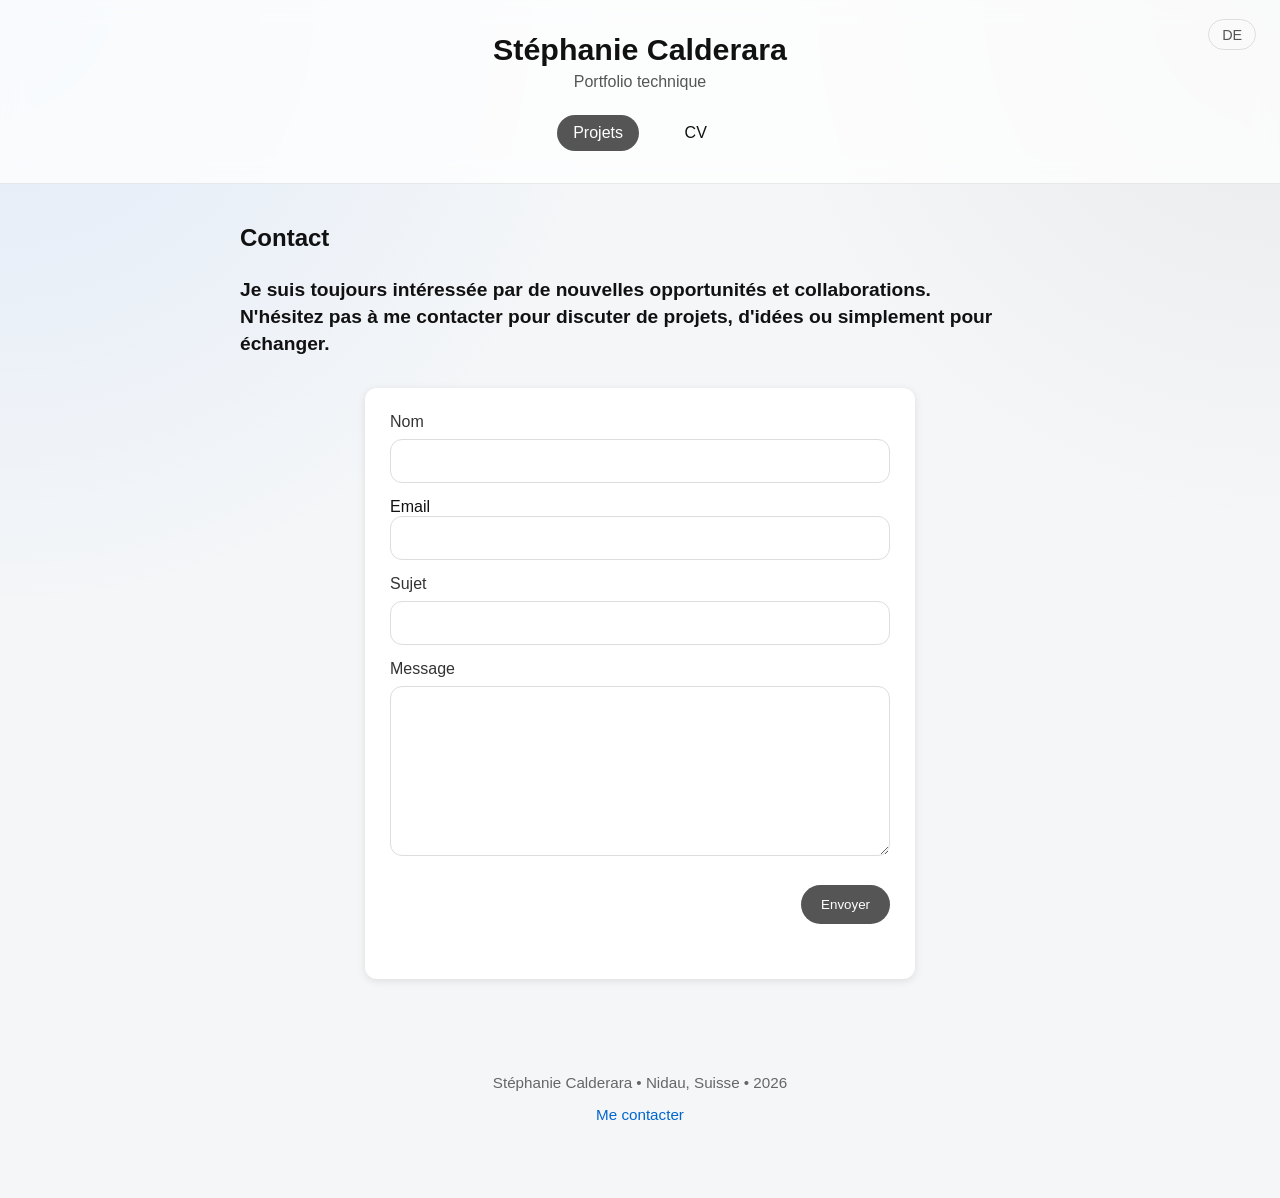
==== contact.html @ 4b5b8f5e "création page contact" ====
<!DOCTYPE html>
<html lang="fr">

<head>
    <meta charset="UTF-8">
    <meta name="viewport" content="width=device-width, initial-scale=1.0">
    <link rel="stylesheet" href="styles.css">
    <title>Portfolio - Stéphanie Calderara</title>
</head>

<body>
    <header class="site-header">
        <a href="de/index.html" class="language-switch">DE</a>
        
        <div class="header-content">
            <h1>Stéphanie Calderara</h1>
            <p>Portfolio technique</p>

            <nav class="main-nav">
                <a href="index.html" class="active">Projets</a>
                <a href="cv/cv-stephanie-calderara.pdf" target="_blank">CV</a>
                <a href="de/index.html" class="mobile-lang">DE</a>          
            </nav>
        </div>
    </header>

    <main>
        <section class="projects-text"       >
            <h2>Contact</h2>

            <p class="intro-lead">
                Je suis toujours intéressée par de nouvelles opportunités et collaborations. 
                N'hésitez pas à me contacter pour discuter de projets, d'idées ou simplement pour échanger.
            </p>

            <form action="https://formspree.io/f/mgodjeez" method="post" class="contact-form">
                <label for="name">Nom</label>
                <input type="text" id="name" name="name" required>

                <labelfor="email">Email</label>
                <input type="email" id="email" name="email" required>

                <label for="subject">Sujet</label>
                <input type="text" id="subject" name="subject" required>

                <label for="message">Message</label>
                <textarea id="message" name="message" rows="8" required></textarea>

                <button type="submit" class="demo-button">Envoyer</button>
            </form>

        </section>

        <footer id="contact">
            <p>Stéphanie Calderara • Nidau, Suisse • 2026</p>

            <p>
                <a href="mailto:steph.calderara@gmail.com">Me contacter</a>
            </p>
        </footer>


    </main>
</body>
</html>
---- styles.css ----
main section {
    margin-bottom: 50px;
}

section ul {
    list-style: none;
    padding: 0;
}

section li {
    background-color: white;
    margin-bottom: 10px;
    padding: 12px 15px;
    border-radius: 10px;
    box-shadow: 0 2px 6px rgba(0,0,0,0.06);
}

header {
    background-color: white;
    padding: 30px 20px;
    text-align: center;
    border-bottom: 1px solid #e5e5e5;
}

header h1 {
    margin: 0;
    font-size: 2rem;
    color: #222;
}

header p {
    margin: 8px 0 20px;
    color: #555;
}

nav {
    display: flex;
    justify-content: center;
    gap: 25px;
}

nav a {
    color: #222;
    text-decoration: none;
    margin: 0 10px;
    font-weight: bold;
}

body {
    font-family: Arial, sans-serif;
    margin: 0;
    background-color: #f4f4f4;
    color: #111;

    background:
        radial-gradient(circle at top left, rgba(0, 102, 255, 0.08), transparent 35%),
        radial-gradient(circle at top right, rgba(85, 85, 85, 0.08), transparent 30%),
        #f4f6f8;
}

h1 {
    margin-bottom: 10px;
}

h2 {
    margin-bottom: 25px;

}

h3 {
    margin-top: 0;
}

main {
    padding: 0 20px;
    max-width: 1000px;
    margin: 40px auto;
}

article {
    background-color: white;
    padding: 25px;
    margin-bottom: 20px;
    border-radius: 12px;
    box-shadow: 0 2px 8px rgba(0,0,0,0.1);
    transition: transform 0.2s ease;
}

article:hover   {
    transform: translateY(-5px);
}

article a {
    color: #0066cc;
    text-decoration: none;
    font-weight: bold;
}

article img {
    max-width: 100%;
    border-radius: 10px;
}

.site-header {
    position: relative;
    background: rgba(255, 255, 255, 0.75);
    backdrop-filter: blur(12px);
    padding: 2rem 1rem;
    text-align: center;
    border-bottom: 1px solid rgb(0, 0, 0, 0.08);
}

.site-header h1 {
    margin: 0;
    font-size: 1.9rem;
    color: #111;
}

.site-header p {
    margin: 0.4rem 0 1.5rem;
    color: #555;
    font-size: 1rem;
}

.language-switch {
    position: absolute;
    top: 1.2rem;
    right: 1.5rem;

    text-decoration: none;
    color: #555;
    border: 1px solid #ddd;
    border-radius: 999px;
    padding: 0.4rem 0.8rem;
    font-size: 0.9rem;

    transition: background-color 0.2s ease, color 0.2s ease;
}

.language-switch:hover {
    background-color: #555;
    color: white;
}

.mobile-lang {
    display: none;
}

.header-content {
    max-width: 1000px;
    margin: 0 auto;
}

.main-nav {
    display: flex;
    justify-content: center;
    gap: 0.6rem;
    flex-wrap: wrap;
    margin-top: 1.5rem;
}

.main-nav a {
    text-decoration: none;
    color: #111;
    text-decoration: none;
    padding: 0.55rem 1rem;
    border-radius: 999px;
    font-weight: 500;
    transition: background-color 0.2s ease, color 0.2s ease, transform 0.2s ease;
}

.main-nav a:hover {
    background-color: #e9e9e9;
    transform: translateY(-2px);
}

.main-nav a.active {
    background-color: #555;
    color: white;
}

.back-link {
    display: inline-block;
    margin-top: 20px;
    color: #555;
    text-decoration: none;
    font-weight: 500;
}

.back-link:hover {
    color: #111;
}

.intro {
    max-width: 900px;
    margin: 0 auto 0.8rem;
    padding: 2rem 2rem 1rem;
}

.intro h2 {
    font-size: 1.8rem;
    margin-top: 0;
}

.intro p {
    line-height: 1.6;
}

.intro-lead {
    font-size: 1.2rem;
    line-height: 1.4;
    font-weight: 600;
    max-width: 760px;
    margin-bottom: 1rem;
}

.projects-text {
    max-width: 800px;
    margin: 0 auto;
    margin-bottom: 50px;
}

.projects-subtitle {
    font-size: 1rem;
    font-style: italic;
    font-weight: 500;
    margin-top: -20px;
    margin-bottom: 25px;
    color: #666; 
}

.projects-header-row {
    display: flex;
    align-items: center;
    justify-content: space-between;
    gap: 20px;
    margin-bottom: 10px;
}

.projects-tb2go-logo {
    margin-bottom: 12px;
    max-width: 200px;
    margin: 20px auto 30px;
}

.projects-tbweb-logo {
    margin-bottom: -45px;
    max-width: 280px;
}

.projects-meteo-logo {
    max-width: 220px;
}

.projects-speech-timer-logo {
    max-width: 220px;
    margin-bottom: 20px;
}

.projects-grid {
    max-width: 900px;
    margin: 0 auto 3rem;
    padding: 0 2rem;

    display: grid;
    grid-template-columns: repeat(2, 1fr);
    column-gap: 1.2rem;
}

.projects-grid h2 {
    grid-column: 1 / -1;
    margin: 0 0 1.5rem;
}

.projects-grid h2 {
    grid-column: 1 / -1;
}

.projects-card {
    text-decoration: none;
    color: inherit;
    display: block;
}

.projects-card article {
    background: white;
    border-radius: 16px;
    padding: 2rem;
    box-shadow: 0 6px 18px rgba(0,0,0,0.12);

    height: 250px;

    display: flex;
    flex-direction: column;
    justify-content: space-between;

    transition: transform 0.2s ease, box-shadow 0.2s ease;
}

.projects-card img {
    width: 100%;
    height: 180px;
    object-fit: contain;
}

.projects-card article:hover {
    transform: translateY(-5px);
    box-shadow: 0 8px 20px rgba(0,0,0,0.15);
}

.projects-note {
    font-size: 0.9rem;
    color: #555;
    font-style: italic;
}

.tech-group {
    display: grid;
    grid-template-columns: 180px 1fr;
    align-items: center;
    gap: 15px;
    margin-bottom: 15px;
}

.tech-group strong {
    margin: 0;
    color: #444;
}

.tech-badges {
    display: flex;
    gap: 10px;
    flex-wrap: wrap;
}

.tech-badges span {
    background-color: white;
    padding: 10px 16px;
    border-radius: 999px;
    font-size: 0.95rem;
    font-weight: 500;
    box-shadow: 0 2px 6px rgba(0,0,0,0.08);
}

.feature-grid {
    display: grid;
    grid-template-columns: repeat(auto-fit, minmax(260px, 1fr));
    gap: 20px;
}

.feature-card {
    background-color: white;
    padding: 22px;
    border-radius: 14px;
    box-shadow: 0 2px 8px rgba(0,0,0,0.08);
}

.feature-card h4 {
    margin-top: 0;
    margin-bottom: 10px;
    color: #333;
}

.feature-card p {
    margin-bottom: 0;
    color: #555;
}

.gallery {
    display: grid;
    grid-template-columns: repeat(auto-fit, minmax(380px, 1fr));
    gap: 20px;
}

.gallery img {
    width: 100%;
    border-radius: 12px;
    box-shadow: 0 2px 8px rgb(0, 0, 0, 0.08);
    transition: transform 0.2s ease;
}

.gallery img:hover {
    transform: scale(1.02);
}

.demo-button {
    display: inline-block;
    margin: 10px 30px;
    margin-bottom: 30px;
    padding: 12px 20px;
    background-color: #555;
    color: white;
    border-radius: 999px;
    text-decoration: none;
    font-weight: 500;
    transition: background-color 0.2s ease, transform 0.2s ease;
}   

.demo-button:hover {
    background-color: #333;
    transform: translateY(-2px);
}

.demo-button-bottom {
    display: block;
    width: fit-content;
    margin: 0 auto 30px;
    padding: 12px 20px;
    background-color: #555;
    color: white;
    border-radius: 999px;
    text-decoration: none;
    font-weight: 500;
    transition: background-color 0.2s ease, transform 0.2s ease;
}   

.demo-button-bottom:hover {
    background-color: #333;
    transform: translateY(-2px);
}

.contact-form {
    max-width: 500px;
    margin: 30px auto 0;
    background-color: white;
    padding: 25px;
    border-radius: 12px;
    box-shadow: 0 2px 8px rgba(0,0,0,0.1);
}

.contact-form label {
    display: block;
    margin-bottom: 8px;
    color: #333;
    font-weight: 500;
}

.contact-form input,
.contact-form textarea {
    width: 100%;
    box-sizing: border-box;
    padding: 12px;
    margin-bottom: 15px;
    border: 1px solid #ddd;
    font-size: 1rem;
    font-family: inherit;
    border-radius: 12px;
}

.contact-form textarea {
    resize: vertical;
    min-height: 150px;
}

.contact-form .demo-button {
    border: none;
    cursor: pointer;
    display: block;
    width: fit-content;
    margin: 10px 0 30px auto;
}

footer {
    color:#666;
    text-align: center;
    padding: 20px;
    margin-top: 60px;
    font-size: 0.95rem;
}

footer a {
    color: #0066cc;
    text-decoration: none;
}

@media (max-width: 700px) {
    .projects-grid {
        grid-template-columns: 1fr;
        padding: 0 1rem;
    }

    .intro {
        padding: 1.5rem 1rem 1rem;
    }

    .projects-card article {
        height: auto;
        min-height: 230px;
    }

    .projects-card img {
        height: 140px;
    }

    .mobile-lang {
        display: inline-block;
    }

    .language-switch {
        display: none;
    }
    .gallery {
        grid-template-columns: 1fr;
    }
    .tech-group {
        display: block;
        margin-bottom: 20px;
    }
    .tech-group strong {
        display: block;
    }
    .tech-badges {
        display: flex;        
        flex-wrap: wrap;
        gap: 10px;
    }
}
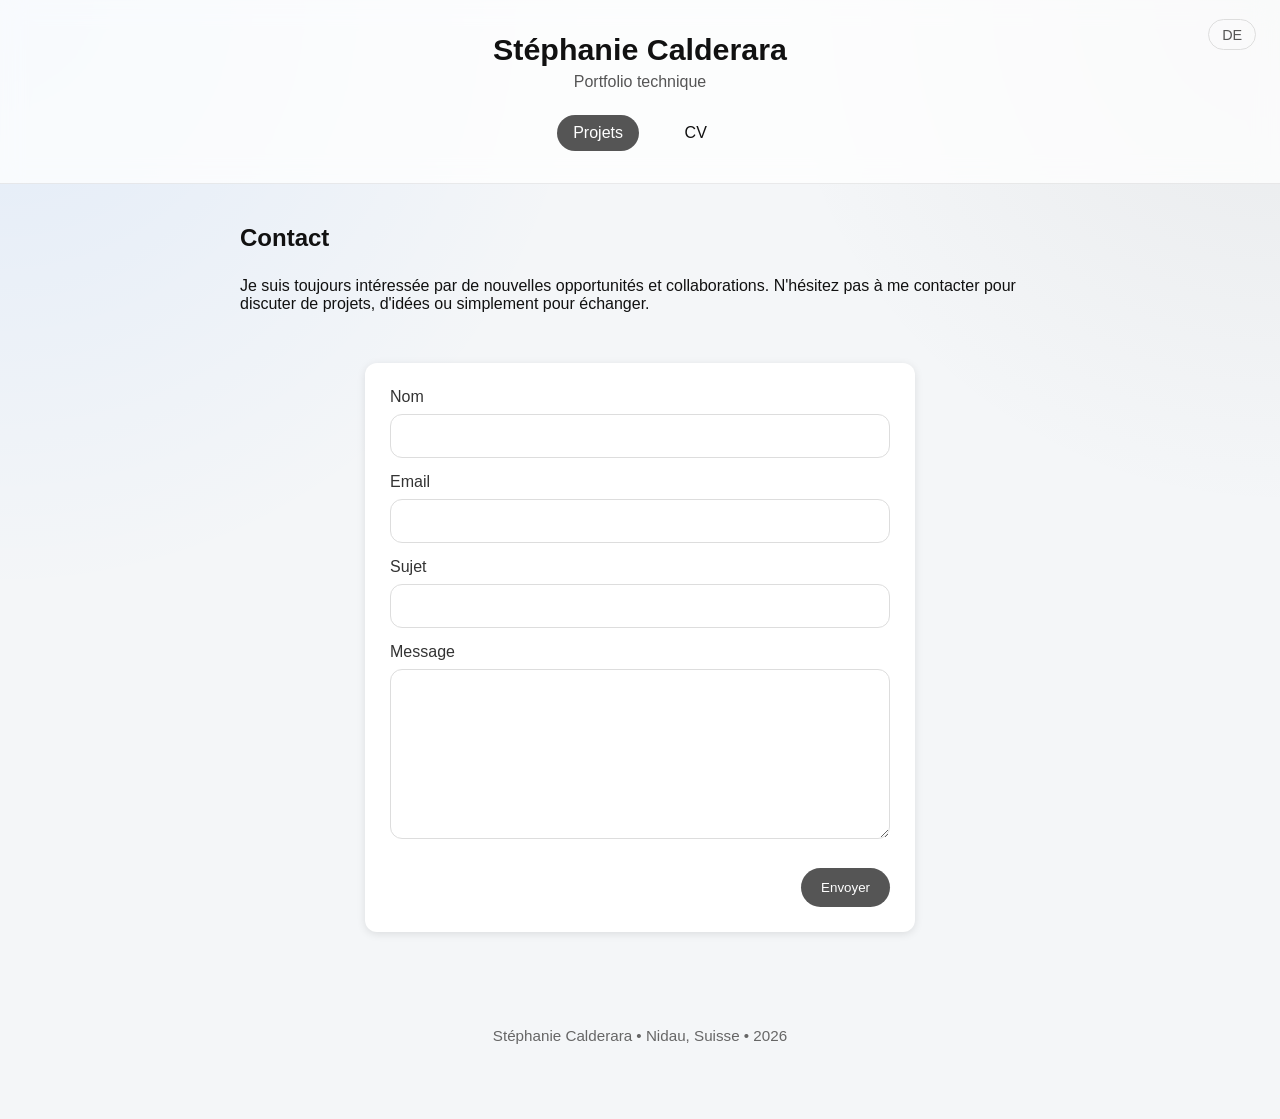
==== commit 8847cec0: "correction contact" ====
--- a/contact.html
+++ b/contact.html
@@ -28,16 +28,17 @@
         <section class="projects-text"       >
             <h2>Contact</h2>
 
-            <p class="intro-lead">
+            <p class="projects-text">
                 Je suis toujours intéressée par de nouvelles opportunités et collaborations. 
                 N'hésitez pas à me contacter pour discuter de projets, d'idées ou simplement pour échanger.
             </p>
 
-            <form action="https://formspree.io/f/mgodjeez" method="post" class="contact-form">
+            <form id="contact-form" action="https://formspree.io/f/mgodjeez" method="post" class="contact-form">
+
                 <label for="name">Nom</label>
                 <input type="text" id="name" name="name" required>
 
-                <labelfor="email">Email</label>
+                <label for="email">Email</label>
                 <input type="email" id="email" name="email" required>
 
                 <label for="subject">Sujet</label>
@@ -46,20 +47,49 @@
                 <label for="message">Message</label>
                 <textarea id="message" name="message" rows="8" required></textarea>
 
-                <button type="submit" class="demo-button">Envoyer</button>
+                <div class="form-actions">
+                    <p id="form-status" class="form-status"></p>
+                    <button type="submit" class="demo-button">Envoyer</button>
+                </div>
             </form>
 
         </section>
 
         <footer id="contact">
             <p>Stéphanie Calderara • Nidau, Suisse • 2026</p>
+        </footer>
+    </main>
 
-            <p>
-                <a href="mailto:steph.calderara@gmail.com">Me contacter</a>
-            </p>
-        </footer>
+    <script>
+        const form = document.getElementById("contact-form");
+        const status = document.getElementById("form-status");
 
+        form.addEventListener("submit", async function(event) {
+            event.preventDefault();
+            status.className = "form-status";
+            status.textContent = "";
 
-    </main>
+            const data = new FormData(form);
+            const response = await fetch("https://formspree.io/f/mgodjeez", {
+                method: "POST",
+                body: data,
+                headers: {
+                    "Accept": "application/json"
+                }
+            });
+
+            console.log(response);
+
+            if(response.ok) {
+                status.textContent = "Merci pour votre message !";
+                status.className = "form-status success";
+                form.reset();
+            } else {
+                status.textContent = "Une erreur est survenue. Veuillez réessayer.";
+                status.className = "form-status error";
+            }
+
+        });
+    </script>
 </body>
 </html>
--- a/styles.css
+++ b/styles.css
@@ -457,7 +457,38 @@
     cursor: pointer;
     display: block;
     width: fit-content;
-    margin: 10px 0 30px auto;
+    margin: 0;
+}
+
+.form-status {
+    visibility: hidden;
+    margin: 0;
+    flex: 1;
+    padding: 14px 18px;
+    border-radius: 12px;
+    font-weight: 500;
+}
+
+.form-status.success {
+    visibility: visible;
+    background-color: #d4edda;
+    color: #155724;
+    border: 1px solid #c3e6cb;
+}
+
+.form-status.error {
+    visibility: visible;
+    background-color: #f8d7da;
+    color: #721c24;
+    border: 1px solid #f5c6cb;
+}
+
+.form-actions {
+    display: flex;
+    align-items: center;
+    justify-content: space-between;
+    gap: 20px;
+    margin-top: 10px;
 }
 
 footer {
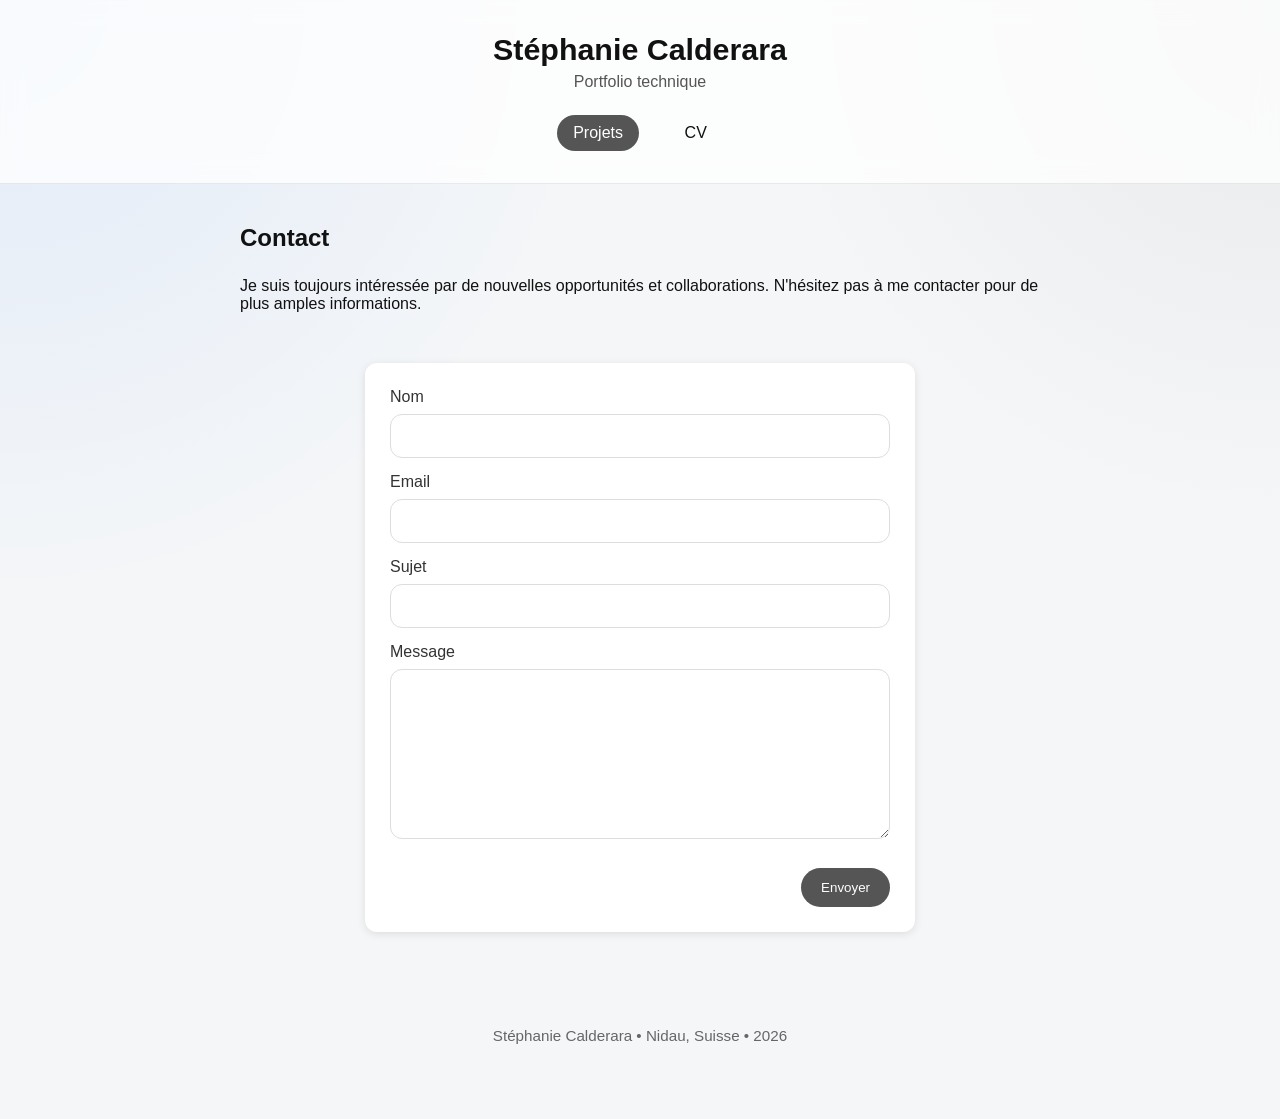
==== commit b5fcbcff: "retrait du swich de langue" ====
--- a/contact.html
+++ b/contact.html
@@ -30,7 +30,7 @@
 
             <p class="projects-text">
                 Je suis toujours intéressée par de nouvelles opportunités et collaborations. 
-                N'hésitez pas à me contacter pour discuter de projets, d'idées ou simplement pour échanger.
+                N'hésitez pas à me contacter pour de plus amples informations.
             </p>
 
             <form id="contact-form" action="https://formspree.io/f/mgodjeez" method="post" class="contact-form">
--- a/styles.css
+++ b/styles.css
@@ -123,6 +123,7 @@
 }
 
 .language-switch {
+    display: none;
     position: absolute;
     top: 1.2rem;
     right: 1.5rem;
@@ -314,6 +315,13 @@
     font-style: italic;
 }
 
+.projects-note-video {
+    font-size: 0.9rem;
+    color: #555;
+    font-style: italic;
+    text-align: center;
+}
+
 .tech-group {
     display: grid;
     grid-template-columns: 180px 1fr;
@@ -372,15 +380,66 @@
     gap: 20px;
 }
 
+.gallery a {
+    display: block;
+    position: relative;
+    aspect-ratio: 16 / 9;
+    overflow: hidden;
+    border-radius: 12px;
+}
 .gallery img {
     width: 100%;
-    border-radius: 12px;
-    box-shadow: 0 2px 8px rgb(0, 0, 0, 0.08);
+    height: 100%;
+    object-fit: cover;
+    display: block;
     transition: transform 0.2s ease;
 }
 
 .gallery img:hover {
     transform: scale(1.02);
+}
+
+.video-preview-container {
+    display: flex;
+    justify-content: center;
+    margin-bottom: 20px;
+}
+
+.video-preview {
+    text-align: center;
+    width: 100%;
+    max-width: 650px;
+    border-radius: 12px;
+    box-shadow: 0 4px 12px rgb(0, 0, 0, 0.12);
+    cursor: pointer;
+}
+
+.video-link {
+    position: relative;
+    display: inline-block;
+}
+
+.play-button {
+    position: absolute;
+    top: 50%;
+    left: 50%;
+    transform: translate(-55%, -50%);
+
+    width: 70px;
+    height: 70px;
+    border-radius: 50%;
+
+    background: rgba(0, 0, 0, 0.6);
+    color: white;
+
+    display: flex;
+    align-items: center;
+    justify-content: center;
+
+    font-size: 2.5rem;
+    pointer-events: none;
+
+    padding-bottom: 5px;
 }
 
 .demo-button {
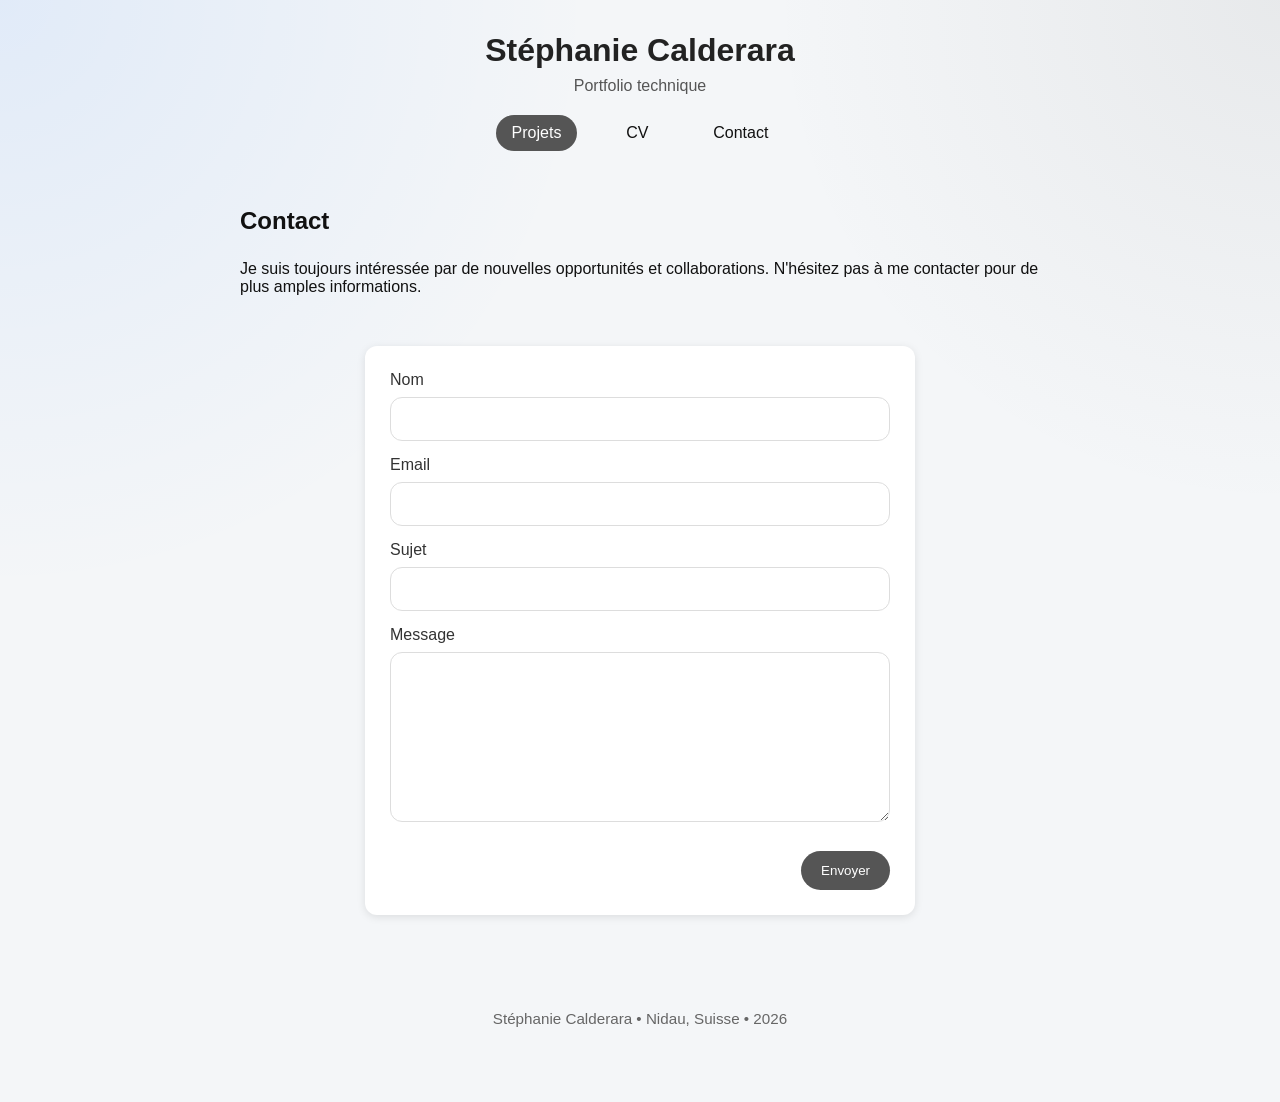
==== commit 320ca5a1: "bannière" ====
--- a/contact.html
+++ b/contact.html
@@ -19,6 +19,7 @@
             <nav class="main-nav">
                 <a href="index.html" class="active">Projets</a>
                 <a href="cv/cv-stephanie-calderara.pdf" target="_blank">CV</a>
+                <a href="contact.html">Contact</a>
                 <a href="de/index.html" class="mobile-lang">DE</a>          
             </nav>
         </div>
--- a/styles.css
+++ b/styles.css
@@ -47,7 +47,7 @@
 }
 
 body {
-    font-family: Arial, sans-serif;
+    font-family: 'Inter', sans-serif;
     margin: 0;
     background-color: #f4f4f4;
     color: #111;
@@ -102,24 +102,23 @@
 }
 
 .site-header {
-    position: relative;
-    background: rgba(255, 255, 255, 0.75);
-    backdrop-filter: blur(12px);
-    padding: 2rem 1rem;
+    background: transparent;
+    padding: 2rem 1rem 1rem;
     text-align: center;
-    border-bottom: 1px solid rgb(0, 0, 0, 0.08);
-}
-
-.site-header h1 {
-    margin: 0;
-    font-size: 1.9rem;
-    color: #111;
-}
-
-.site-header p {
-    margin: 0.4rem 0 1.5rem;
-    color: #555;
-    font-size: 1rem;
+    border-bottom: none;
+    box-shadow: none
+}
+
+.hero-banner {
+    max-width: 1200px;
+    height: 320px;
+    margin: 0 auto 1.5rem;
+    border-radius: 20px;
+    background-image: url('images/header-banner.png');
+    background-size: cover;
+    background-position: center;
+    background-repeat: no-repeat;
+    box-shadow: 0 10px 30px rgba(0, 0, 0, 0.08);
 }
 
 .language-switch {
@@ -155,9 +154,9 @@
 .main-nav {
     display: flex;
     justify-content: center;
-    gap: 0.6rem;
+    gap: 0.8rem;
     flex-wrap: wrap;
-    margin-top: 1.5rem;
+    margin-top: 0;
 }
 
 .main-nav a {
@@ -583,7 +582,7 @@
     }
 
     .mobile-lang {
-        display: inline-block;
+        display: none;
     }
 
     .language-switch {
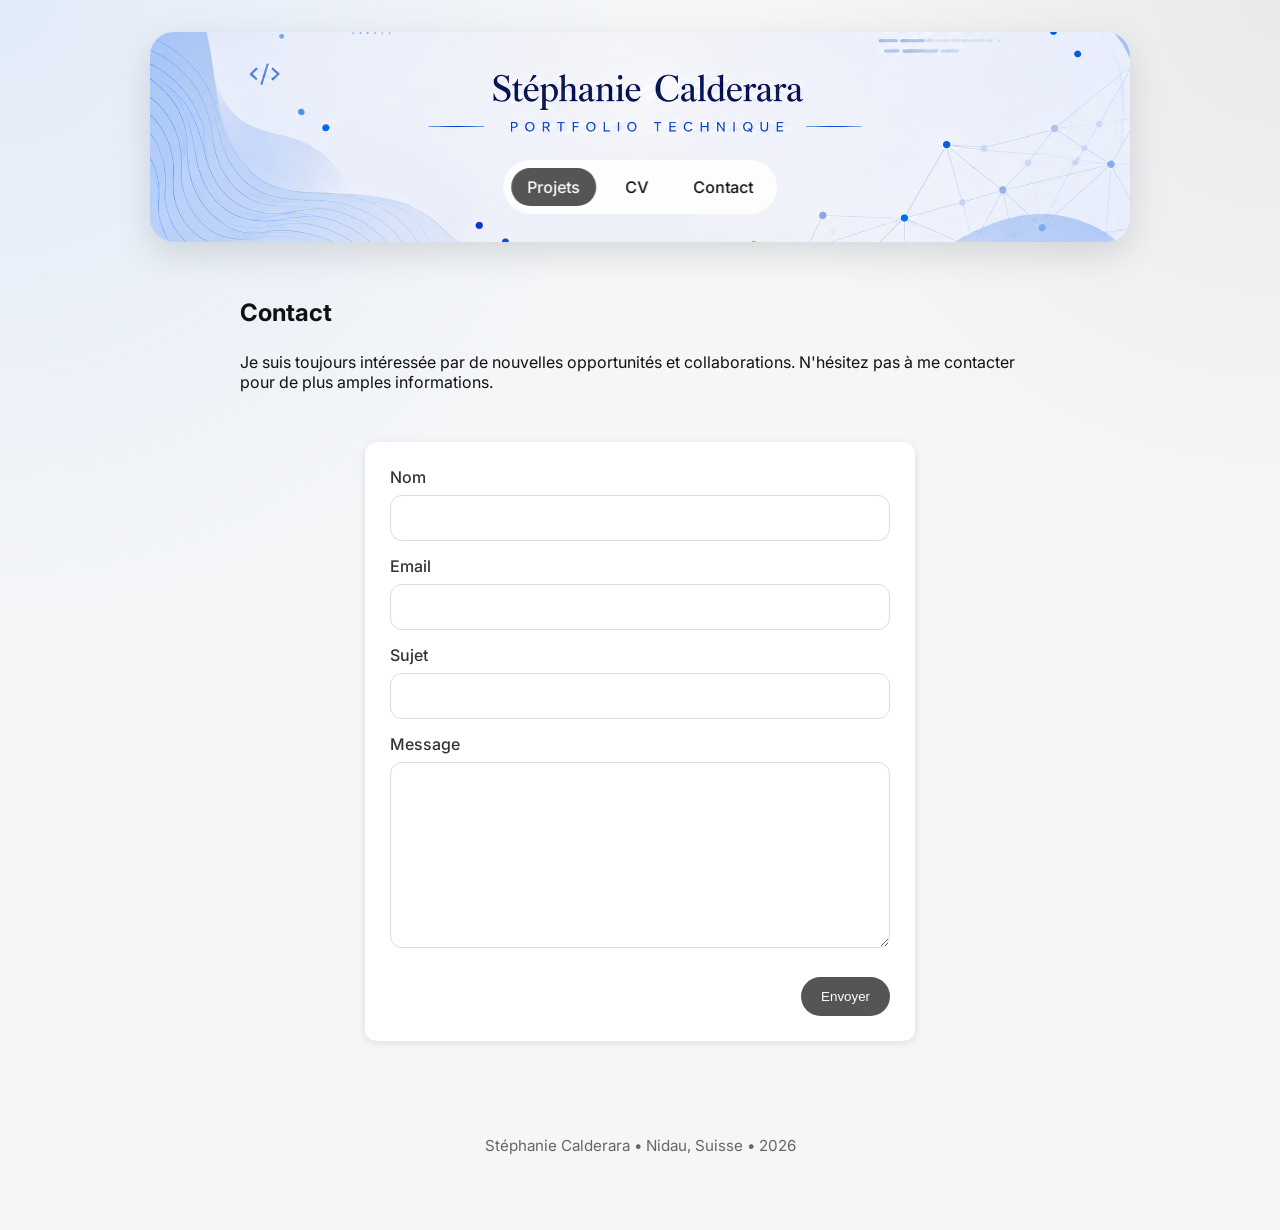
==== commit 1a71f5b5: "bannière" ====
--- a/contact.html
+++ b/contact.html
@@ -4,25 +4,24 @@
 <head>
     <meta charset="UTF-8">
     <meta name="viewport" content="width=device-width, initial-scale=1.0">
+    <link rel="preconnect" href="https://fonts.googleapis.com">
+    <link rel="preconnect" href="https://fonts.gstatic.com" crossorigin>
+    <link href="https://fonts.googleapis.com/css2?family=Inter:wght@400;500;600;700&display=swap" rel="stylesheet">
     <link rel="stylesheet" href="styles.css">
     <title>Portfolio - Stéphanie Calderara</title>
 </head>
 
 <body>
     <header class="site-header">
-        <a href="de/index.html" class="language-switch">DE</a>
-        
-        <div class="header-content">
-            <h1>Stéphanie Calderara</h1>
-            <p>Portfolio technique</p>
+        <div class="hero-banner">
+            <img src="images/header-banner.png" alt="Stéphanie Calderara - Portfolio technique">
 
             <nav class="main-nav">
                 <a href="index.html" class="active">Projets</a>
                 <a href="cv/cv-stephanie-calderara.pdf" target="_blank">CV</a>
-                <a href="contact.html">Contact</a>
-                <a href="de/index.html" class="mobile-lang">DE</a>          
+                <a href="contact.html">Contact</a>         
             </nav>
-        </div>
+        </div>  
     </header>
 
     <main>
--- a/styles.css
+++ b/styles.css
@@ -13,37 +13,6 @@
     padding: 12px 15px;
     border-radius: 10px;
     box-shadow: 0 2px 6px rgba(0,0,0,0.06);
-}
-
-header {
-    background-color: white;
-    padding: 30px 20px;
-    text-align: center;
-    border-bottom: 1px solid #e5e5e5;
-}
-
-header h1 {
-    margin: 0;
-    font-size: 2rem;
-    color: #222;
-}
-
-header p {
-    margin: 8px 0 20px;
-    color: #555;
-}
-
-nav {
-    display: flex;
-    justify-content: center;
-    gap: 25px;
-}
-
-nav a {
-    color: #222;
-    text-decoration: none;
-    margin: 0 10px;
-    font-weight: bold;
 }
 
 body {
@@ -102,61 +71,46 @@
 }
 
 .site-header {
+    padding: 2rem 1rem 1rem;
     background: transparent;
-    padding: 2rem 1rem 1rem;
     text-align: center;
     border-bottom: none;
-    box-shadow: none
+    box-shadow: none;
 }
 
 .hero-banner {
-    max-width: 1200px;
-    height: 320px;
-    margin: 0 auto 1.5rem;
-    border-radius: 20px;
-    background-image: url('images/header-banner.png');
-    background-size: cover;
-    background-position: center;
-    background-repeat: no-repeat;
-    box-shadow: 0 10px 30px rgba(0, 0, 0, 0.08);
-}
-
-.language-switch {
-    display: none;
+    position: relative;
+    max-width: 980px;
+    height: 210px;
+    margin: 0 auto;
+    border-radius: 24px;
+    overflow: hidden;
+    box-shadow: 0 12px 35px rgba(0,0,0,0.12);
+}
+
+.hero-banner img {
+    width: 100%;
+    height: 100%;
+    object-fit: cover;
+    object-position: center 65%;
+    display: block;
+}
+
+.main-nav {
     position: absolute;
-    top: 1.2rem;
-    right: 1.5rem;
-
-    text-decoration: none;
-    color: #555;
-    border: 1px solid #ddd;
-    border-radius: 999px;
-    padding: 0.4rem 0.8rem;
-    font-size: 0.9rem;
-
-    transition: background-color 0.2s ease, color 0.2s ease;
-}
-
-.language-switch:hover {
-    background-color: #555;
-    color: white;
-}
-
-.mobile-lang {
-    display: none;
-}
-
-.header-content {
-    max-width: 1000px;
-    margin: 0 auto;
-}
-
-.main-nav {
+    bottom: 28px;
+    left: 50%;
+    transform: translateX(-50%);
+
     display: flex;
     justify-content: center;
     gap: 0.8rem;
-    flex-wrap: wrap;
-    margin-top: 0;
+    flex-wrap: nowrap;
+
+    background: rgba(255,255,255,0.82);
+    backdrop-filter: blur(10px);
+    padding: 0.5rem;
+    border-radius: 999px;
 }
 
 .main-nav a {
